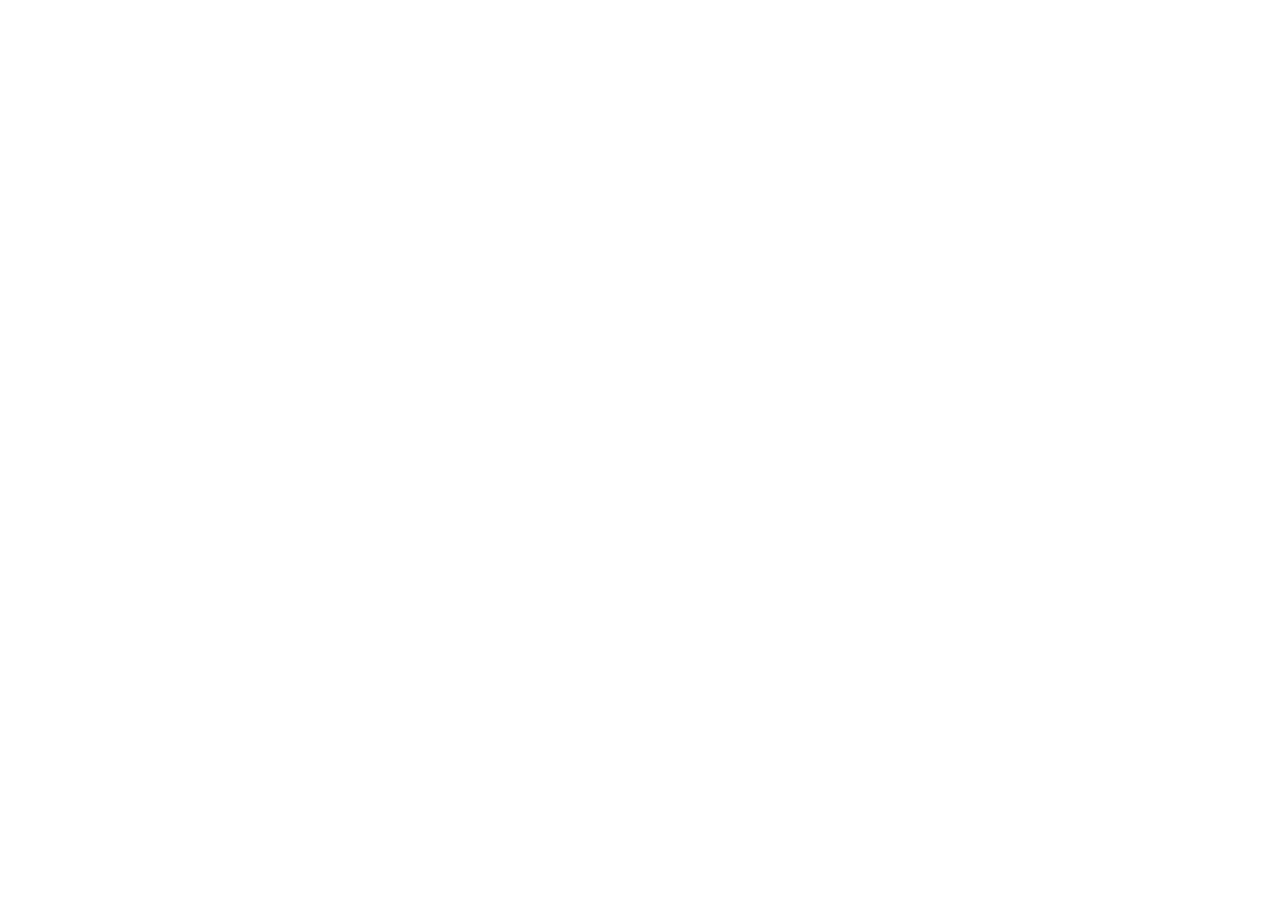
==== index.html @ 8bd845ca "Add files via upload" ====
<!DOCTYPE html>
<html lang="en">
<head>
    <meta charset="UTF-8">
    <meta name="viewport" content="width=device-width, initial-scale=1.0">
    <title>Document</title>
    <link rel="stylesheet" href="styles/style.css" />
    <script src="scripts/main.js" defer></script>
</head>
<body>   
</body>
</html>
---- styles/style.css ----
@import url("reset.css");
@import url("fonts.css");
@import url("base.css");
@import url("adaptive.css");
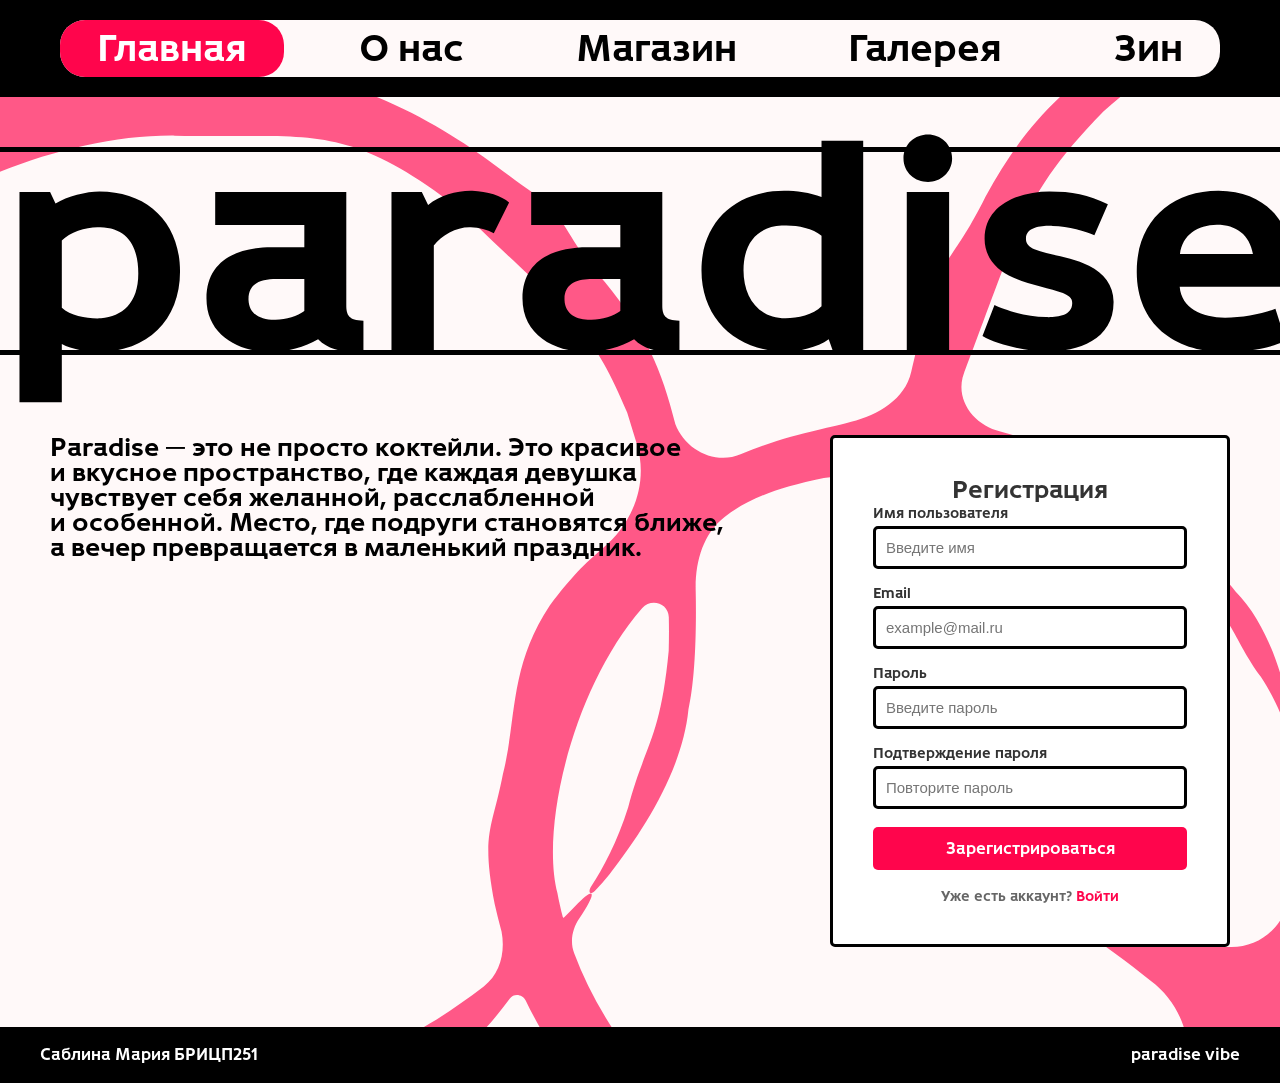
==== commit f9b58eb1: "Add files via upload" ====
--- a/index.html
+++ b/index.html
@@ -3,10 +3,74 @@
 <head>
     <meta charset="UTF-8">
     <meta name="viewport" content="width=device-width, initial-scale=1.0">
-    <title>Document</title>
-    <link rel="stylesheet" href="styles/style.css" />
+    <title>Paradise</title>
+    <link rel="stylesheet" href="styles/style.css"/>
     <script src="scripts/main.js" defer></script>
+    <link rel="icon" type="image/png" href="favicon.ico">
 </head>
-<body>   
+<body>
+    <div class="header-nav">
+        <div class="navigation" id="mainNav">
+            <button class="burger-btn" id="burgerToggle" aria-label="Меню">
+                <span></span>
+                <span></span>
+                <span></span>
+            </button>
+            <div class="nav-block active">
+                <a href="index.html">Главная</a>
+            </div>
+            <div class="nav-block">
+                <a href="info.html">О нас</a>
+            </div>
+            <div class="nav-block">
+                <a href="shop.html">Магазин</a>
+            </div>
+            <div class="nav-block">
+                <a href="gallery.html">Галерея</a>
+            </div>
+            <div class="nav-block">
+                <a href="book.html">Зин</a>
+            </div>
+        </div>
+    </div>
+    <div class="hero-section">
+        <div class="horizontal-lines hero-title">
+            <p class="main-title">paradise</p>
+        </div>
+        <div class="hero-content">
+            <div class="hero-text">Paradise  — это не просто коктейли. Это красивое<br>и вкусное пространство, где каждая девушка чувствует себя желанной, расслабленной<br>и особенной. Место, где подруги становятся ближе,<br> а вечер превращается в маленький праздник.</div>
+            <div class="register-box">
+                <h2>Регистрация</h2>
+                <form>
+                    <div class="field">
+                        <label>Имя пользователя</label>
+                        <input type="text" placeholder="Введите имя">
+                    </div>
+                    <div class="field">
+                        <label>Email</label>
+                        <input placeholder="example@mail.ru">
+                    </div>
+                    <div class="field">
+                        <label>Пароль</label>
+                        <input type="password" placeholder="Введите пароль">
+                    </div>
+                    <div class="field">
+                        <label>Подтверждение пароля</label>
+                        <input type="password" placeholder="Повторите пароль">
+                    </div>
+                    <a href="error.html">
+                        <button class="btn-register">Зарегистрироваться</button>
+                    </a>
+                </form>
+                <div class="login-link">
+                    Уже есть аккаунт? <a href="error.html">Войти</a>
+                </div>
+            </div>
+        </div>
+    </div>
+    <footer class="footer">
+        <span>Саблина Мария БРИЦП251</span>
+        <span>paradise vibe</span>
+    </footer>
 </body>
 </html>
--- a/styles/style.css
+++ b/styles/style.css
@@ -1,4 +1,5 @@
 @import url("reset.css");
 @import url("fonts.css");
 @import url("base.css");
+@import url("animations.css");
 @import url("adaptive.css");
